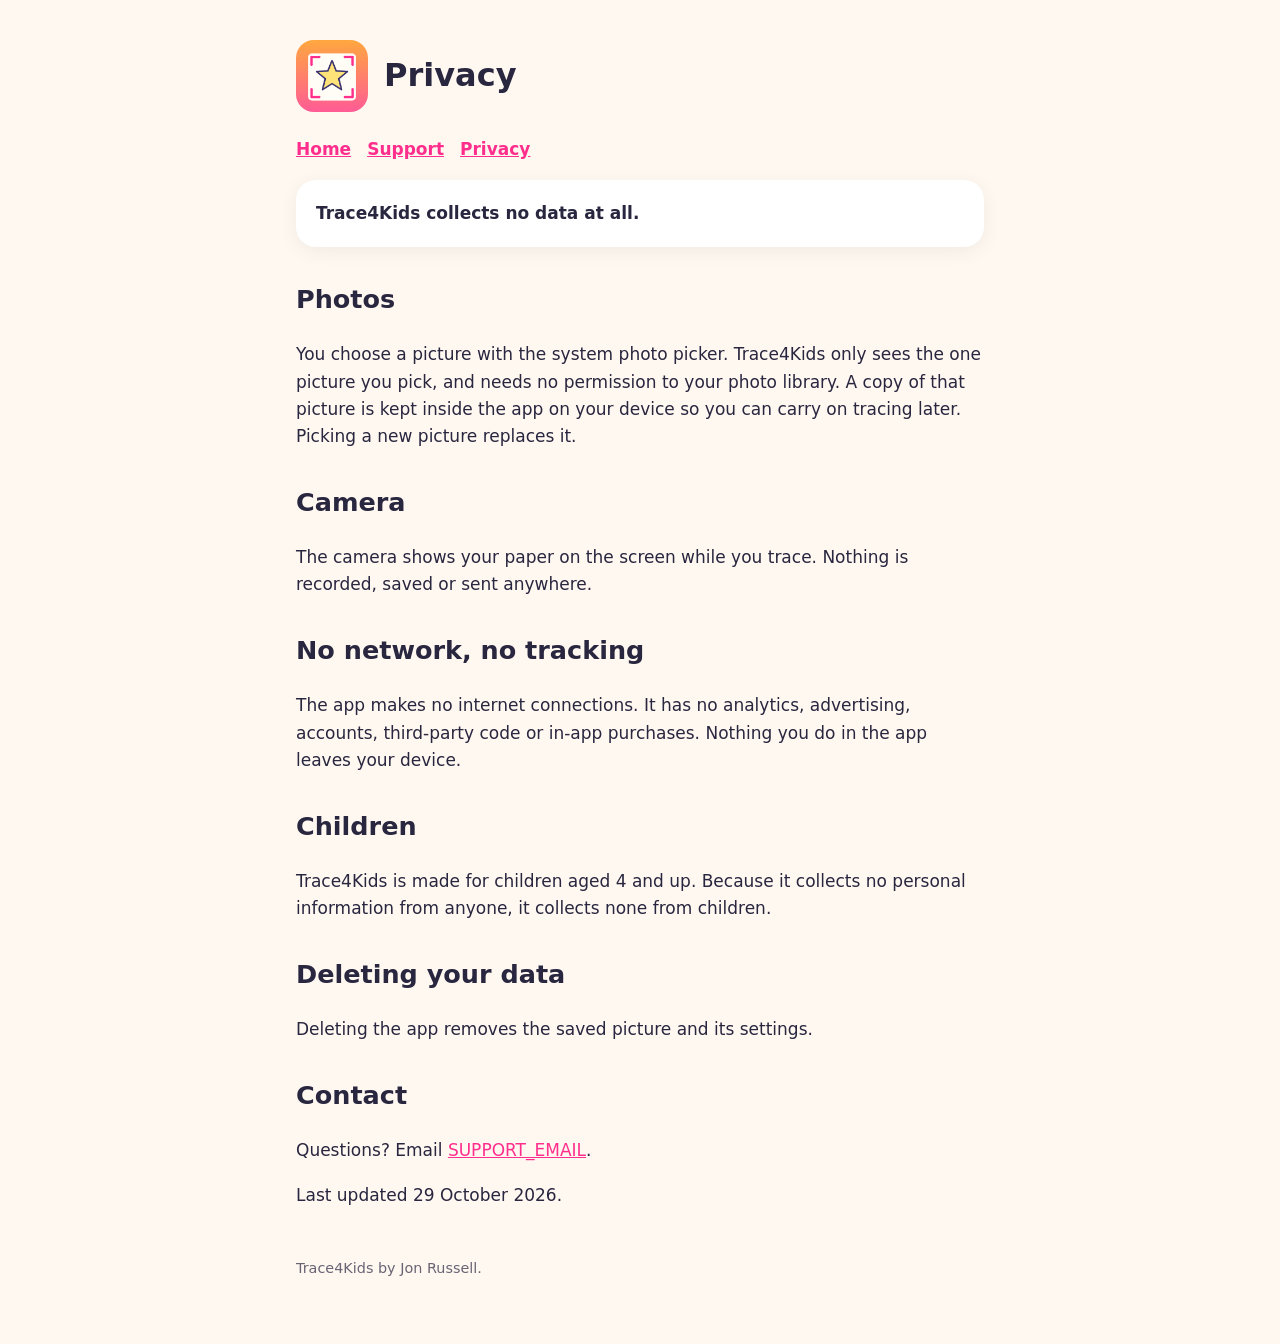
==== docs/privacy.html @ f656c4da "Add home and tracing screens, tests, icon, workflows and App Store pages Co-Authored-By: Claude Opus" ====
<!doctype html>
<html lang="en-GB">
<head>
<meta charset="utf-8">
<meta name="viewport" content="width=device-width, initial-scale=1">
<title>Privacy</title>
<link rel="stylesheet" href="style.css">
</head>
<body>
<main>
<header><img src="icon.png" alt=""><h1>Privacy</h1></header>
<nav><a href="index.html">Home</a><a href="support.html">Support</a><a href="privacy.html">Privacy</a></nav>
<p class="card"><strong>Trace4Kids collects no data at all.</strong></p>
<h2>Photos</h2>
<p>You choose a picture with the system photo picker. Trace4Kids only sees the one picture you pick, and needs no permission to your photo library. A copy of that picture is kept inside the app on your device so you can carry on tracing later. Picking a new picture replaces it.</p>
<h2>Camera</h2>
<p>The camera shows your paper on the screen while you trace. Nothing is recorded, saved or sent anywhere.</p>
<h2>No network, no tracking</h2>
<p>The app makes no internet connections. It has no analytics, advertising, accounts, third-party code or in-app purchases. Nothing you do in the app leaves your device.</p>
<h2>Children</h2>
<p>Trace4Kids is made for children aged 4 and up. Because it collects no personal information from anyone, it collects none from children.</p>
<h2>Deleting your data</h2>
<p>Deleting the app removes the saved picture and its settings.</p>
<h2>Contact</h2>
<p>Questions? Email <a href="mailto:SUPPORT_EMAIL">SUPPORT_EMAIL</a>.</p>
<p>Last updated 29 October 2026.</p>
<footer>Trace4Kids by Jon Russell.</footer>
</main>
</body>
</html>
---- docs/style.css ----
:root { --ink: #29263f; --accent: #ff7a00; --pink: #ff2e8c; --bg: #fff8f1; }
* { box-sizing: border-box; }
body { margin: 0; font: 17px/1.6 ui-rounded, "SF Pro Rounded", system-ui, -apple-system, "Segoe UI", sans-serif; color: var(--ink); background: var(--bg); }
main { max-width: 720px; margin: 0 auto; padding: 40px 16px 64px; }
header { display: flex; align-items: center; gap: 16px; margin-bottom: 24px; }
header img { width: 72px; height: 72px; border-radius: 18px; }
h1 { margin: 0; font-size: 2rem; }
h2 { margin-top: 2rem; }
a { color: var(--pink); }
nav a { margin-right: 16px; font-weight: 600; }
.card { background: #fff; border-radius: 20px; padding: 20px; box-shadow: 0 4px 20px rgba(0,0,0,.06); }
footer { margin-top: 48px; font-size: .9rem; opacity: .7; }
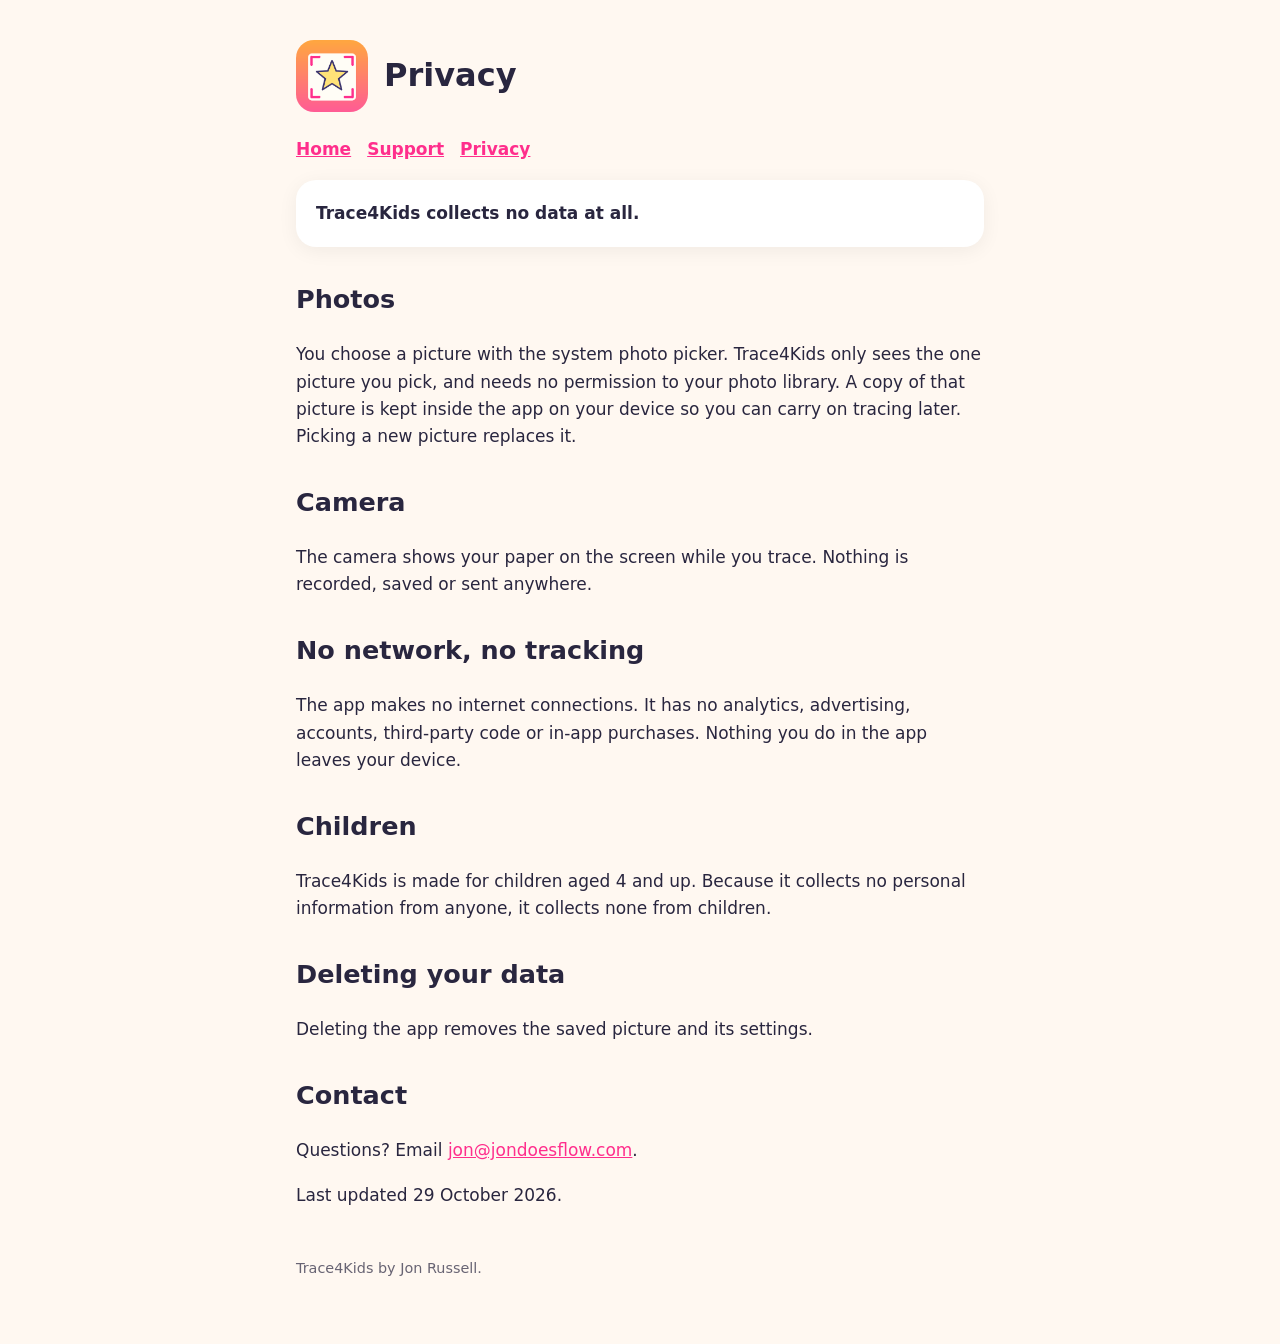
==== commit 6aa56633: "Use jon@jondoesflow.com on the support and privacy pages [skip ci] Co-Authored-By: Claude Opus 5.5 <" ====
--- a/docs/privacy.html
+++ b/docs/privacy.html
@@ -22,7 +22,7 @@
 <h2>Deleting your data</h2>
 <p>Deleting the app removes the saved picture and its settings.</p>
 <h2>Contact</h2>
-<p>Questions? Email <a href="mailto:SUPPORT_EMAIL">SUPPORT_EMAIL</a>.</p>
+<p>Questions? Email <a href="mailto:jon@jondoesflow.com">jon@jondoesflow.com</a>.</p>
 <p>Last updated 29 October 2026.</p>
 <footer>Trace4Kids by Jon Russell.</footer>
 </main>
